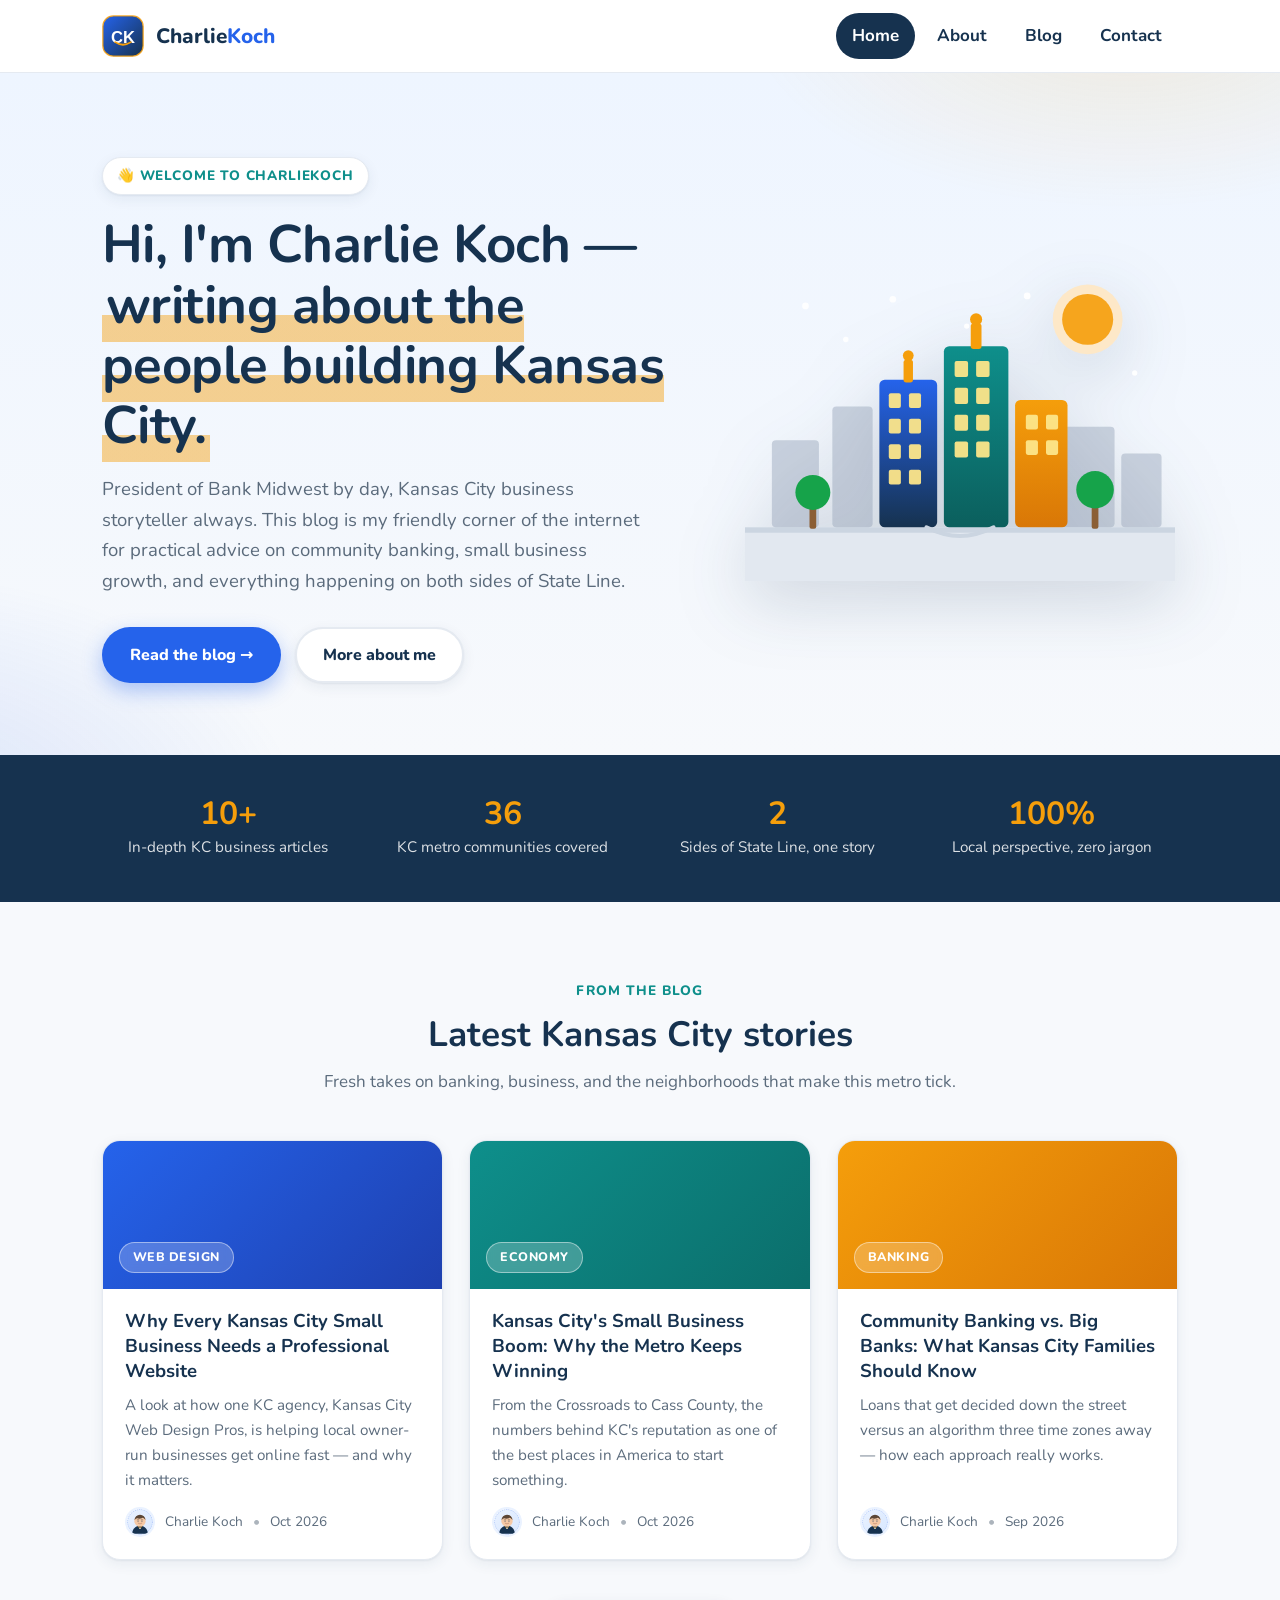
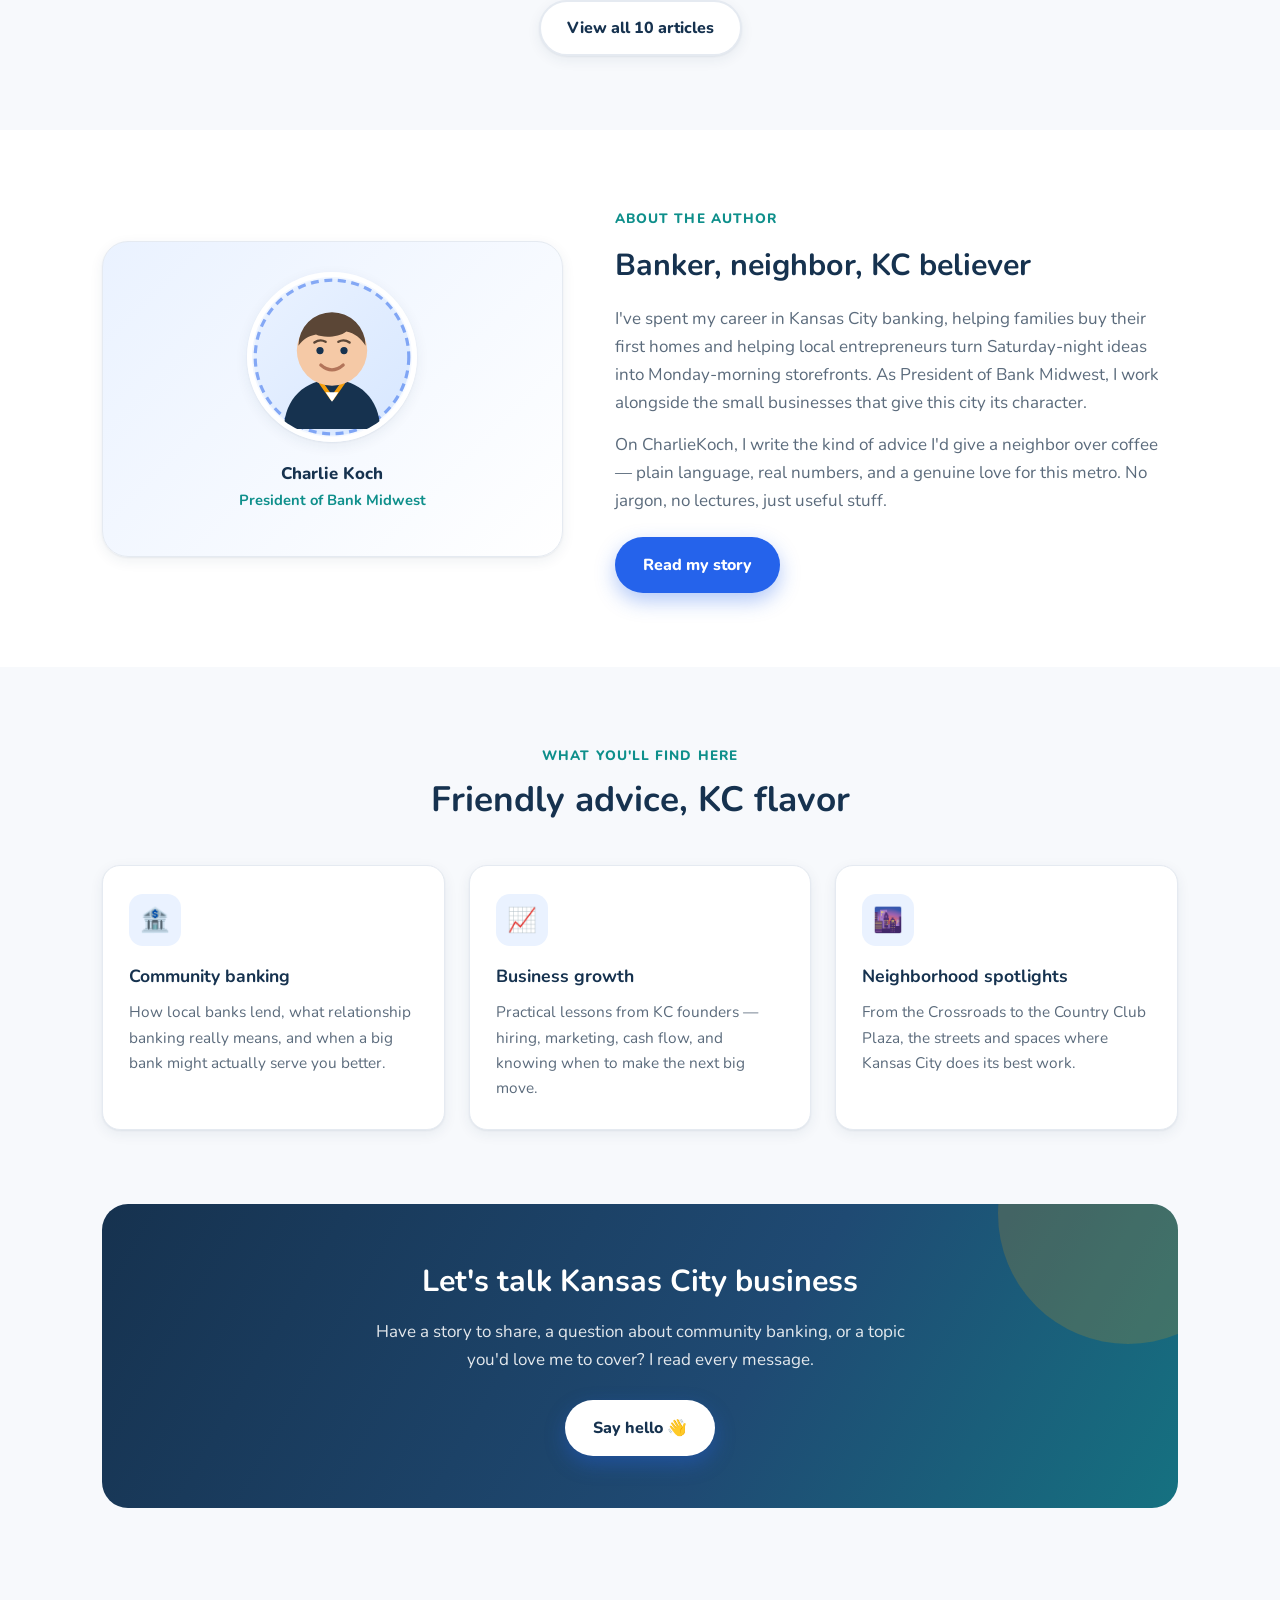
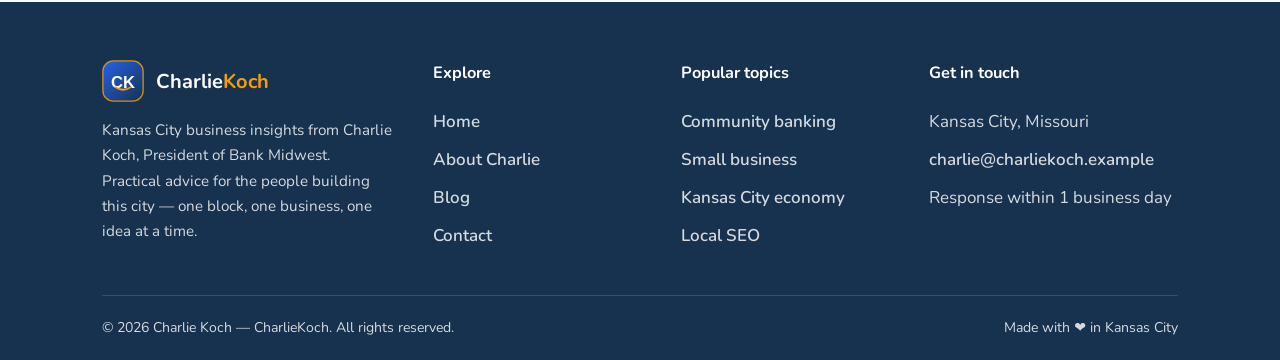
==== index.html @ 1feab422 "CharlieKoch blog: SEO-optimized static site with 10 Kansas City business posts" ====
<!DOCTYPE html>
<html lang="en">
<head>
  <meta charset="UTF-8">
  <meta name="viewport" content="width=device-width, initial-scale=1.0">
  <title>CharlieKoch — Kansas City Business Insights by Charlie Koch, President of Bank Midwest</title>
  <meta name="description" content="CharlieKoch is the blog of Charlie Koch, President of Bank Midwest — friendly, practical insights on Kansas City business, community banking, and local growth.">
  <meta name="author" content="Charlie Koch">
  <meta name="robots" content="index, follow">
  <link rel="canonical" href="https://kansas-city.github.io/charlie-koch/">
  <meta name="theme-color" content="#16324f">

  <!-- Open Graph -->
  <meta property="og:type" content="website">
  <meta property="og:site_name" content="CharlieKoch">
  <meta property="og:title" content="CharlieKoch — Kansas City Business Insights">
  <meta property="og:description" content="Insights on Kansas City business, community banking, and local growth from Charlie Koch, President of Bank Midwest.">
  <meta property="og:url" content="https://kansas-city.github.io/charlie-koch/">
  <meta property="og:image" content="https://kansas-city.github.io/charlie-koch/images/og-image.svg">
  <meta property="og:locale" content="en_US">

  <!-- Twitter -->
  <meta name="twitter:card" content="summary_large_image">
  <meta name="twitter:title" content="CharlieKoch — Kansas City Business Insights">
  <meta name="twitter:description" content="Insights on Kansas City business, community banking, and local growth from Charlie Koch, President of Bank Midwest.">
  <meta name="twitter:image" content="https://kansas-city.github.io/charlie-koch/images/og-image.svg">

  <link rel="icon" type="image/svg+xml" href="favicon.svg">
  <link rel="preconnect" href="https://fonts.googleapis.com">
  <link rel="preconnect" href="https://fonts.gstatic.com" crossorigin>
  <link href="https://fonts.googleapis.com/css2?family=Nunito:ital,wght@0,400;0,600;0,700;0,800;1,400&display=swap" rel="stylesheet">
  <link rel="stylesheet" href="css/style.css">

  <script type="application/ld+json">
  {
    "@context": "https://schema.org",
    "@graph": [
      {
        "@type": "WebSite",
        "@id": "https://kansas-city.github.io/charlie-koch/#website",
        "url": "https://kansas-city.github.io/charlie-koch/",
        "name": "CharlieKoch",
        "description": "Kansas City business insights by Charlie Koch, President of Bank Midwest.",
        "inLanguage": "en-US",
        "publisher": { "@id": "https://kansas-city.github.io/charlie-koch/#person" }
      },
      {
        "@type": "Person",
        "@id": "https://kansas-city.github.io/charlie-koch/#person",
        "name": "Charlie Koch",
        "jobTitle": "President of Bank Midwest",
        "url": "https://kansas-city.github.io/charlie-koch/about.html",
        "image": "https://kansas-city.github.io/charlie-koch/images/avatar.svg",
        "worksFor": {
          "@type": "Organization",
          "name": "Bank Midwest",
          "areaServed": "Kansas City metropolitan area"
        },
        "knowsAbout": ["Community banking", "Kansas City business", "Small business growth", "Local economy"]
      }
    ]
  }
  </script>
</head>
<body>
  <a class="skip-link" href="#main">Skip to main content</a>

  <header class="site-header">
    <div class="container nav-wrap">
      <a class="brand" href="index.html">
        <img src="images/logo.svg" alt="CharlieKoch logo" width="42" height="42">
        <span class="brand-name">Charlie<em>Koch</em></span>
      </a>
      <nav aria-label="Main navigation">
        <button class="nav-toggle" aria-expanded="false" aria-controls="primary-menu" aria-label="Toggle menu">☰</button>
        <ul id="primary-menu" class="nav-menu">
          <li><a href="index.html">Home</a></li>
          <li><a href="about.html">About</a></li>
          <li><a href="blog.html">Blog</a></li>
          <li><a href="contact.html">Contact</a></li>
        </ul>
      </nav>
    </div>
  </header>

  <main id="main">
    <!-- Hero -->
    <section class="hero">
      <div class="container hero-grid">
        <div>
          <span class="eyebrow">👋 Welcome to CharlieKoch</span>
          <h1>Hi, I'm Charlie Koch — <span class="hl">writing about the people building Kansas City.</span></h1>
          <p class="lead">President of Bank Midwest by day, Kansas City business storyteller always. This blog is my friendly corner of the internet for practical advice on community banking, small business growth, and everything happening on both sides of State Line.</p>
          <div class="hero-actions">
            <a class="btn btn-primary" href="blog.html">Read the blog →</a>
            <a class="btn btn-ghost" href="about.html">More about me</a>
          </div>
        </div>
        <div class="hero-visual">
          <img src="images/skyline.svg" alt="Friendly illustration of the Kansas City skyline" width="430" height="320">
        </div>
      </div>
    </section>

    <!-- Stats -->
    <section class="stats" aria-label="Site highlights">
      <div class="container stats-grid">
        <div class="stat"><b>10+</b><span>In-depth KC business articles</span></div>
        <div class="stat"><b>36</b><span>KC metro communities covered</span></div>
        <div class="stat"><b>2</b><span>Sides of State Line, one story</span></div>
        <div class="stat"><b>100%</b><span>Local perspective, zero jargon</span></div>
      </div>
    </section>

    <!-- Latest posts -->
    <section class="section">
      <div class="container">
        <div class="section-head center">
          <span class="kicker">From the blog</span>
          <h2>Latest Kansas City stories</h2>
          <p>Fresh takes on banking, business, and the neighborhoods that make this metro tick.</p>
        </div>
        <div class="card-grid">
          <article class="post-card">
            <div class="cover c1"><span class="chip">Web Design</span></div>
            <div class="body">
              <h3><a href="posts/why-professional-website-kc-small-business.html">Why Every Kansas City Small Business Needs a Professional Website</a></h3>
              <p>A look at how one KC agency, Kansas City Web Design Pros, is helping local owner-run businesses get online fast — and why it matters.</p>
              <div class="post-meta">
                <img src="images/avatar.svg" alt="Charlie Koch"> <span>Charlie Koch</span>
                <span class="dot">•</span> <span>Oct 2026</span>
              </div>
            </div>
          </article>
          <article class="post-card">
            <div class="cover c2"><span class="chip">Economy</span></div>
            <div class="body">
              <h3><a href="posts/kc-small-business-boom.html">Kansas City's Small Business Boom: Why the Metro Keeps Winning</a></h3>
              <p>From the Crossroads to Cass County, the numbers behind KC's reputation as one of the best places in America to start something.</p>
              <div class="post-meta">
                <img src="images/avatar.svg" alt="Charlie Koch"> <span>Charlie Koch</span>
                <span class="dot">•</span> <span>Oct 2026</span>
              </div>
            </div>
          </article>
          <article class="post-card">
            <div class="cover c3"><span class="chip">Banking</span></div>
            <div class="body">
              <h3><a href="posts/community-banking-vs-big-banks.html">Community Banking vs. Big Banks: What Kansas City Families Should Know</a></h3>
              <p>Loans that get decided down the street versus an algorithm three time zones away — how each approach really works.</p>
              <div class="post-meta">
                <img src="images/avatar.svg" alt="Charlie Koch"> <span>Charlie Koch</span>
                <span class="dot">•</span> <span>Sep 2026</span>
              </div>
            </div>
          </article>
        </div>
        <div style="text-align:center; margin-top:40px;">
          <a class="btn btn-ghost" href="blog.html">View all 10 articles</a>
        </div>
      </div>
    </section>

    <!-- About strip -->
    <section class="section alt">
      <div class="container about-strip">
        <div class="portrait">
          <img src="images/avatar.svg" alt="Illustrated portrait of Charlie Koch" width="170" height="170">
          <p class="sig">Charlie Koch<span>President of Bank Midwest</span></p>
        </div>
        <div>
          <span class="kicker" style="color:var(--teal); font-weight:800; text-transform:uppercase; letter-spacing:.08em; font-size:.85rem;">About the author</span>
          <h2 style="margin-top:8px;">Banker, neighbor, KC believer</h2>
          <p>I've spent my career in Kansas City banking, helping families buy their first homes and helping local entrepreneurs turn Saturday-night ideas into Monday-morning storefronts. As President of Bank Midwest, I work alongside the small businesses that give this city its character.</p>
          <p>On CharlieKoch, I write the kind of advice I'd give a neighbor over coffee — plain language, real numbers, and a genuine love for this metro. No jargon, no lectures, just useful stuff.</p>
          <a class="btn btn-primary" href="about.html" style="margin-top:8px;">Read my story</a>
        </div>
      </div>
    </section>

    <!-- Features -->
    <section class="section">
      <div class="container">
        <div class="section-head center">
          <span class="kicker">What you'll find here</span>
          <h2>Friendly advice, KC flavor</h2>
        </div>
        <div class="feature-grid">
          <div class="feature">
            <div class="icon">🏦</div>
            <h3>Community banking</h3>
            <p>How local banks lend, what relationship banking really means, and when a big bank might actually serve you better.</p>
          </div>
          <div class="feature">
            <div class="icon">📈</div>
            <h3>Business growth</h3>
            <p>Practical lessons from KC founders — hiring, marketing, cash flow, and knowing when to make the next big move.</p>
          </div>
          <div class="feature">
            <div class="icon">🌆</div>
            <h3>Neighborhood spotlights</h3>
            <p>From the Crossroads to the Country Club Plaza, the streets and spaces where Kansas City does its best work.</p>
          </div>
        </div>
      </div>
    </section>

    <!-- CTA -->
    <section class="section" style="padding-top:0;">
      <div class="container">
        <div class="cta-band">
          <h2>Let's talk Kansas City business</h2>
          <p>Have a story to share, a question about community banking, or a topic you'd love me to cover? I read every message.</p>
          <a class="btn btn-primary" href="contact.html" style="background:#fff; color:var(--navy);">Say hello 👋</a>
        </div>
      </div>
    </section>
  </main>

  <footer class="site-footer">
    <div class="container">
      <div class="footer-grid">
        <div>
          <div class="footer-brand">
            <img src="images/logo.svg" alt="CharlieKoch logo" width="42" height="42">
            <b>Charlie<em>Koch</em></b>
          </div>
          <p>Kansas City business insights from Charlie Koch, President of Bank Midwest. Practical advice for the people building this city — one block, one business, one idea at a time.</p>
        </div>
        <div>
          <h4>Explore</h4>
          <ul>
            <li><a href="index.html">Home</a></li>
            <li><a href="about.html">About Charlie</a></li>
            <li><a href="blog.html">Blog</a></li>
            <li><a href="contact.html">Contact</a></li>
          </ul>
        </div>
        <div>
          <h4>Popular topics</h4>
          <ul>
            <li><a href="blog.html">Community banking</a></li>
            <li><a href="blog.html">Small business</a></li>
            <li><a href="blog.html">Kansas City economy</a></li>
            <li><a href="blog.html">Local SEO</a></li>
          </ul>
        </div>
        <div>
          <h4>Get in touch</h4>
          <ul>
            <li>Kansas City, Missouri</li>
            <li><a href="mailto:charlie@charliekoch.example">charlie@charliekoch.example</a></li>
            <li>Response within 1 business day</li>
          </ul>
        </div>
      </div>
      <div class="footer-bottom">
        <span>© <span id="year">2026</span> Charlie Koch — CharlieKoch. All rights reserved.</span>
        <span>Made with ❤️ in Kansas City</span>
      </div>
    </div>
  </footer>

  <script src="js/main.js" defer></script>
</body>
</html>
---- css/style.css ----
/* ============================================================
   CharlieKoch — friendly blog design system
   Author: Charlie Koch, President of Bank Midwest
   ============================================================ */

:root {
  --navy: #16324f;
  --navy-soft: #1f4a73;
  --blue: #2563eb;
  --blue-soft: #eaf2ff;
  --teal: #0e8f8b;
  --amber: #f59e0b;
  --ink: #1f2937;
  --muted: #5b6b7c;
  --bg: #f7f9fc;
  --card: #ffffff;
  --line: #e5eaf1;
  --radius: 18px;
  --shadow-sm: 0 1px 2px rgba(22, 50, 79, 0.06), 0 4px 14px rgba(22, 50, 79, 0.07);
  --shadow-md: 0 6px 24px rgba(22, 50, 79, 0.12);
  --font: "Nunito", "Segoe UI", system-ui, -apple-system, sans-serif;
  --maxw: 1120px;
}

* { margin: 0; padding: 0; box-sizing: border-box; }

html { scroll-behavior: smooth; }

body {
  font-family: var(--font);
  color: var(--ink);
  background: var(--bg);
  line-height: 1.65;
  font-size: 17px;
}

img { max-width: 100%; height: auto; display: block; }

a { color: var(--blue); text-decoration: none; }
a:hover { text-decoration: underline; }

.container {
  width: 100%;
  max-width: var(--maxw);
  margin-inline: auto;
  padding-inline: 22px;
}

.skip-link {
  position: absolute;
  left: -999px;
  top: 0;
  background: var(--navy);
  color: #fff;
  padding: 10px 18px;
  z-index: 200;
  border-radius: 0 0 10px 0;
}
.skip-link:focus { left: 0; }

:focus-visible {
  outline: 3px solid var(--amber);
  outline-offset: 2px;
  border-radius: 6px;
}

/* ---------- Header ---------- */
.site-header {
  position: sticky;
  top: 0;
  z-index: 100;
  background: rgba(255, 255, 255, 0.92);
  backdrop-filter: blur(10px);
  border-bottom: 1px solid var(--line);
  transition: box-shadow 0.25s ease;
}
.site-header.scrolled { box-shadow: var(--shadow-sm); }

.nav-wrap {
  display: flex;
  align-items: center;
  justify-content: space-between;
  min-height: 72px;
}

.brand {
  display: flex;
  align-items: center;
  gap: 12px;
  font-weight: 800;
  font-size: 1.3rem;
  color: var(--navy);
}
.brand:hover { text-decoration: none; }
.brand img { width: 42px; height: 42px; }
.brand em { font-style: normal; color: var(--blue); }

.nav-menu {
  display: flex;
  align-items: center;
  gap: 6px;
  list-style: none;
}
.nav-menu a {
  display: inline-block;
  padding: 9px 16px;
  border-radius: 999px;
  color: var(--navy);
  font-weight: 700;
  transition: background 0.2s ease, color 0.2s ease;
}
.nav-menu a:hover { background: var(--blue-soft); text-decoration: none; }
.nav-menu a.active {
  background: var(--navy);
  color: #fff;
}

.nav-toggle {
  display: none;
  background: var(--blue-soft);
  border: 1px solid var(--line);
  border-radius: 12px;
  font-size: 1.4rem;
  color: var(--navy);
  width: 46px;
  height: 46px;
  cursor: pointer;
  line-height: 1;
}

/* ---------- Hero (home) ---------- */
.hero {
  position: relative;
  overflow: hidden;
  background:
    radial-gradient(640px 340px at 88% -10%, rgba(245, 158, 11, 0.14), transparent 60%),
    radial-gradient(720px 420px at -10% 110%, rgba(37, 99, 235, 0.16), transparent 60%),
    linear-gradient(180deg, #eef5ff 0%, var(--bg) 100%);
  padding: 84px 0 72px;
}

.hero-grid {
  display: grid;
  grid-template-columns: 1.15fr 0.85fr;
  gap: 48px;
  align-items: center;
}

.hero .eyebrow {
  display: inline-flex;
  align-items: center;
  gap: 8px;
  background: #fff;
  border: 1px solid var(--line);
  color: var(--teal);
  font-weight: 800;
  font-size: 0.85rem;
  letter-spacing: 0.06em;
  text-transform: uppercase;
  padding: 7px 14px;
  border-radius: 999px;
  box-shadow: var(--shadow-sm);
  margin-bottom: 20px;
}

.hero h1 {
  font-size: clamp(2.1rem, 4.6vw, 3.3rem);
  line-height: 1.14;
  color: var(--navy);
  margin-bottom: 18px;
  letter-spacing: -0.01em;
}
.hero h1 .hl {
  background: linear-gradient(180deg, transparent 62%, rgba(245, 158, 11, 0.45) 62%);
  padding: 0 4px;
}

.hero p.lead {
  font-size: 1.16rem;
  color: var(--muted);
  max-width: 34rem;
  margin-bottom: 30px;
}

.hero-actions { display: flex; flex-wrap: wrap; gap: 14px; }

.btn {
  display: inline-flex;
  align-items: center;
  gap: 9px;
  font-weight: 800;
  padding: 13px 26px;
  border-radius: 999px;
  border: 2px solid transparent;
  cursor: pointer;
  transition: transform 0.15s ease, box-shadow 0.2s ease, background 0.2s ease;
  font-size: 1rem;
  font-family: var(--font);
}
.btn:hover { text-decoration: none; transform: translateY(-2px); }
.btn-primary {
  background: var(--blue);
  color: #fff;
  box-shadow: 0 8px 20px rgba(37, 99, 235, 0.35);
}
.btn-primary:hover { background: var(--navy-soft); }
.btn-ghost {
  background: #fff;
  color: var(--navy);
  border-color: var(--line);
  box-shadow: var(--shadow-sm);
}
.btn-ghost:hover { border-color: var(--blue); color: var(--blue); }

.hero-visual { display: flex; justify-content: center; }
.hero-visual img {
  width: 100%;
  max-width: 430px;
  filter: drop-shadow(0 18px 34px rgba(22, 50, 79, 0.18));
}

/* ---------- Stats strip ---------- */
.stats {
  background: var(--navy);
  color: #fff;
  padding: 40px 0;
}
.stats-grid {
  display: grid;
  grid-template-columns: repeat(4, 1fr);
  gap: 22px;
  text-align: center;
}
.stat b {
  display: block;
  font-size: 2rem;
  color: var(--amber);
  line-height: 1.2;
}
.stat span { font-size: 0.95rem; opacity: 0.85; }

/* ---------- Sections ---------- */
.section { padding: 74px 0; }
.section.alt { background: #fff; }

.section-head {
  max-width: 640px;
  margin-bottom: 44px;
}
.section-head.center { margin-inline: auto; text-align: center; }
.section-head .kicker {
  color: var(--teal);
  font-weight: 800;
  text-transform: uppercase;
  letter-spacing: 0.08em;
  font-size: 0.85rem;
}
.section-head h2 {
  font-size: clamp(1.6rem, 3vw, 2.2rem);
  color: var(--navy);
  margin: 8px 0 12px;
  line-height: 1.25;
}
.section-head p { color: var(--muted); }

/* ---------- Cards & blog grid ---------- */
.card-grid {
  display: grid;
  grid-template-columns: repeat(3, 1fr);
  gap: 26px;
}

.post-card {
  background: var(--card);
  border: 1px solid var(--line);
  border-radius: var(--radius);
  overflow: hidden;
  box-shadow: var(--shadow-sm);
  display: flex;
  flex-direction: column;
  transition: transform 0.2s ease, box-shadow 0.25s ease;
}
.post-card:hover {
  transform: translateY(-5px);
  box-shadow: var(--shadow-md);
}

.post-card .cover {
  height: 148px;
  display: flex;
  align-items: flex-end;
  padding: 16px;
  color: #fff;
  font-weight: 800;
  position: relative;
}
.post-card .cover .chip {
  background: rgba(255, 255, 255, 0.22);
  border: 1px solid rgba(255, 255, 255, 0.45);
  backdrop-filter: blur(4px);
  border-radius: 999px;
  padding: 4px 13px;
  font-size: 0.78rem;
  letter-spacing: 0.04em;
  text-transform: uppercase;
}
.cover.c1 { background: linear-gradient(135deg, #2563eb, #1e40af); }
.cover.c2 { background: linear-gradient(135deg, #0e8f8b, #0b6e6b); }
.cover.c3 { background: linear-gradient(135deg, #f59e0b, #d97706); }
.cover.c4 { background: linear-gradient(135deg, #7c3aed, #5b21b6); }
.cover.c5 { background: linear-gradient(135deg, #dc2626, #991b1b); }
.cover.c6 { background: linear-gradient(135deg, #0891b2, #155e75); }

.post-card .body {
  padding: 20px 22px 22px;
  display: flex;
  flex-direction: column;
  flex: 1;
}
.post-card h3 {
  font-size: 1.16rem;
  line-height: 1.35;
  margin-bottom: 9px;
}
.post-card h3 a { color: var(--navy); }
.post-card h3 a:hover { color: var(--blue); text-decoration: none; }
.post-card p {
  color: var(--muted);
  font-size: 0.95rem;
  flex: 1;
}
.post-meta {
  display: flex;
  align-items: center;
  gap: 10px;
  font-size: 0.85rem;
  color: var(--muted);
  margin-top: 14px;
}
.post-meta img {
  width: 30px;
  height: 30px;
  border-radius: 50%;
  border: 2px solid var(--blue-soft);
}
.dot { opacity: 0.5; }

/* ---------- Feature list (home) ---------- */
.feature-grid {
  display: grid;
  grid-template-columns: repeat(3, 1fr);
  gap: 24px;
}
.feature {
  background: var(--card);
  border: 1px solid var(--line);
  border-radius: var(--radius);
  padding: 28px 26px;
  box-shadow: var(--shadow-sm);
}
.feature .icon {
  width: 52px;
  height: 52px;
  border-radius: 14px;
  display: grid;
  place-items: center;
  font-size: 1.5rem;
  background: var(--blue-soft);
  margin-bottom: 16px;
}
.feature h3 { color: var(--navy); margin-bottom: 8px; font-size: 1.1rem; }
.feature p { color: var(--muted); font-size: 0.96rem; }

/* ---------- About strip (home) ---------- */
.about-strip {
  display: grid;
  grid-template-columns: 0.9fr 1.1fr;
  gap: 52px;
  align-items: center;
}
.about-strip .portrait {
  background: linear-gradient(135deg, var(--blue-soft), #fff);
  border: 1px solid var(--line);
  border-radius: 26px;
  padding: 30px;
  text-align: center;
  box-shadow: var(--shadow-sm);
}
.about-strip .portrait img {
  width: 170px;
  height: 170px;
  border-radius: 50%;
  margin: 0 auto 18px;
  border: 5px solid #fff;
  box-shadow: var(--shadow-sm);
}
.about-strip h2 { color: var(--navy); font-size: 1.9rem; margin-bottom: 14px; }
.about-strip p { color: var(--muted); margin-bottom: 14px; }
.about-strip .sig {
  font-weight: 800;
  color: var(--navy);
  font-size: 1.05rem;
}
.about-strip .sig span { display: block; color: var(--teal); font-weight: 700; font-size: 0.92rem; }

/* ---------- CTA band ---------- */
.cta-band {
  background: linear-gradient(120deg, var(--navy) 0%, var(--navy-soft) 60%, var(--teal) 130%);
  border-radius: 26px;
  padding: 52px 44px;
  color: #fff;
  text-align: center;
  position: relative;
  overflow: hidden;
}
.cta-band::after {
  content: "";
  position: absolute;
  width: 260px;
  height: 260px;
  border-radius: 50%;
  background: rgba(245, 158, 11, 0.18);
  top: -120px;
  right: -80px;
}
.cta-band h2 { font-size: 1.9rem; margin-bottom: 12px; }
.cta-band p { opacity: 0.88; max-width: 560px; margin: 0 auto 26px; }

/* ---------- Page hero (inner pages) ---------- */
.page-hero {
  background: linear-gradient(180deg, #eef5ff, var(--bg));
  border-bottom: 1px solid var(--line);
  padding: 62px 0 46px;
}
.page-hero .kicker {
  color: var(--teal);
  font-weight: 800;
  text-transform: uppercase;
  letter-spacing: 0.08em;
  font-size: 0.85rem;
}
.page-hero h1 {
  font-size: clamp(1.9rem, 4vw, 2.7rem);
  color: var(--navy);
  line-height: 1.2;
  margin: 8px 0 12px;
}
.page-hero p { color: var(--muted); max-width: 640px; }

/* ---------- Blog layout ---------- */
.layout-grid {
  display: grid;
  grid-template-columns: minmax(0, 1fr) 300px;
  gap: 44px;
  align-items: start;
}

.sidebar .widget {
  background: var(--card);
  border: 1px solid var(--line);
  border-radius: var(--radius);
  padding: 24px;
  box-shadow: var(--shadow-sm);
  margin-bottom: 26px;
}
.sidebar .widget h3 {
  color: var(--navy);
  font-size: 1.05rem;
  margin-bottom: 14px;
  padding-bottom: 10px;
  border-bottom: 2px solid var(--blue-soft);
}
.sidebar .widget ul { list-style: none; }
.sidebar .widget li { padding: 7px 0; border-bottom: 1px dashed var(--line); }
.sidebar .widget li:last-child { border-bottom: 0; }
.sidebar .widget a { color: var(--ink); font-weight: 600; }
.sidebar .widget a:hover { color: var(--blue); }
.sidebar .widget p { color: var(--muted); font-size: 0.95rem; }

.author-card { text-align: center; }
.author-card img {
  width: 84px;
  height: 84px;
  border-radius: 50%;
  margin: 0 auto 12px;
  border: 3px solid var(--blue-soft);
}
.author-card b { color: var(--navy); display: block; }
.author-card span { color: var(--teal); font-size: 0.9rem; font-weight: 700; }

/* ---------- Single post article ---------- */
.article-wrap { padding: 56px 0 74px; }

.article {
  background: var(--card);
  border: 1px solid var(--line);
  border-radius: 24px;
  box-shadow: var(--shadow-sm);
  padding: 46px 52px;
}

.article-header { margin-bottom: 34px; }
.article-header .chip {
  display: inline-block;
  background: var(--blue-soft);
  color: var(--blue);
  font-weight: 800;
  font-size: 0.78rem;
  letter-spacing: 0.05em;
  text-transform: uppercase;
  padding: 5px 14px;
  border-radius: 999px;
  margin-bottom: 16px;
}
.article-header h1 {
  font-size: clamp(1.8rem, 3.6vw, 2.5rem);
  color: var(--navy);
  line-height: 1.22;
  margin-bottom: 18px;
}
.article-header .byline {
  display: flex;
  align-items: center;
  gap: 14px;
  border-top: 1px solid var(--line);
  border-bottom: 1px solid var(--line);
  padding: 16px 0;
}
.article-header .byline img {
  width: 48px;
  height: 48px;
  border-radius: 50%;
  border: 2px solid var(--blue-soft);
}
.article-header .byline b { color: var(--navy); display: block; font-size: 0.98rem; }
.article-header .byline span { color: var(--muted); font-size: 0.88rem; }

.breadcrumbs {
  font-size: 0.88rem;
  color: var(--muted);
  margin-bottom: 22px;
}
.breadcrumbs a { color: var(--muted); font-weight: 600; }
.breadcrumbs a:hover { color: var(--blue); }

/* ---------- Prose ---------- */
.prose { font-size: 1.06rem; color: #33414f; }
.prose h2 {
  color: var(--navy);
  font-size: 1.55rem;
  line-height: 1.3;
  margin: 40px 0 14px;
  padding-left: 15px;
  border-left: 5px solid var(--amber);
}
.prose h3 {
  color: var(--navy-soft);
  font-size: 1.22rem;
  margin: 28px 0 10px;
}
.prose p { margin-bottom: 18px; }
.prose ul, .prose ol { margin: 0 0 20px 22px; }
.prose li { margin-bottom: 9px; }
.prose strong { color: var(--navy); }
.prose blockquote {
  background: var(--blue-soft);
  border-left: 5px solid var(--blue);
  border-radius: 0 14px 14px 0;
  padding: 18px 24px;
  margin: 26px 0;
  color: var(--navy);
  font-weight: 600;
  font-size: 1.08rem;
}
.prose .pull-quote {
  background: #fff8ec;
  border-left-color: var(--amber);
}
.prose a { font-weight: 600; text-decoration: underline; text-decoration-color: rgba(37, 99, 235, 0.35); text-underline-offset: 3px; }
.prose figure { margin: 26px 0; }
.prose figcaption { font-size: 0.88rem; color: var(--muted); text-align: center; margin-top: 8px; }
.prose hr { border: 0; border-top: 2px dashed var(--line); margin: 34px 0; }

.tags { display: flex; flex-wrap: wrap; gap: 10px; margin-top: 34px; }
.tags a {
  background: var(--bg);
  border: 1px solid var(--line);
  color: var(--muted);
  font-size: 0.85rem;
  font-weight: 700;
  padding: 6px 14px;
  border-radius: 999px;
}
.tags a:hover { border-color: var(--blue); color: var(--blue); text-decoration: none; }

/* ---------- Author bio ---------- */
.author-bio {
  display: flex;
  gap: 22px;
  align-items: center;
  background: linear-gradient(135deg, var(--blue-soft), #fff);
  border: 1px solid var(--line);
  border-radius: 20px;
  padding: 26px;
  margin-top: 40px;
}
.author-bio img { width: 92px; height: 92px; border-radius: 50%; flex-shrink: 0; }
.author-bio h3 { color: var(--navy); margin-bottom: 4px; }
.author-bio .role { color: var(--teal); font-weight: 800; font-size: 0.92rem; margin-bottom: 8px; }
.author-bio p { color: var(--muted); font-size: 0.96rem; }

/* ---------- Post nav ---------- */
.post-nav {
  display: grid;
  grid-template-columns: 1fr 1fr;
  gap: 20px;
  margin-top: 34px;
}
.post-nav a {
  background: var(--card);
  border: 1px solid var(--line);
  border-radius: 16px;
  padding: 18px 22px;
  box-shadow: var(--shadow-sm);
  transition: border-color 0.2s ease, transform 0.15s ease;
}
.post-nav a:hover { border-color: var(--blue); text-decoration: none; transform: translateY(-2px); }
.post-nav span { display: block; font-size: 0.8rem; color: var(--muted); font-weight: 700; text-transform: uppercase; letter-spacing: 0.06em; margin-bottom: 6px; }
.post-nav b { color: var(--navy); line-height: 1.35; }
.post-nav .next { text-align: right; }

/* ---------- Contact page ---------- */
.contact-grid {
  display: grid;
  grid-template-columns: 1fr 1fr;
  gap: 44px;
  align-items: start;
}
.contact-form {
  background: var(--card);
  border: 1px solid var(--line);
  border-radius: 22px;
  padding: 34px;
  box-shadow: var(--shadow-sm);
}
.contact-form label { font-weight: 800; color: var(--navy); display: block; margin: 16px 0 7px; font-size: 0.95rem; }
.contact-form input,
.contact-form textarea {
  width: 100%;
  border: 2px solid var(--line);
  border-radius: 12px;
  padding: 12px 15px;
  font: inherit;
  font-size: 0.98rem;
  color: var(--ink);
  background: #fbfcfe;
  transition: border-color 0.2s ease;
}
.contact-form input:focus,
.contact-form textarea:focus { border-color: var(--blue); outline: none; }
.contact-form textarea { min-height: 140px; resize: vertical; }
.contact-form .btn { margin-top: 22px; width: 100%; justify-content: center; }

.info-card {
  background: var(--card);
  border: 1px solid var(--line);
  border-radius: 22px;
  padding: 34px;
  box-shadow: var(--shadow-sm);
  margin-bottom: 26px;
}
.info-card h3 { color: var(--navy); margin-bottom: 14px; }
.info-card ul { list-style: none; }
.info-card li { display: flex; gap: 12px; padding: 10px 0; border-bottom: 1px dashed var(--line); color: var(--muted); }
.info-card li:last-child { border-bottom: 0; }
.info-card li b { color: var(--navy); min-width: 86px; }

/* ---------- Footer ---------- */
.site-footer {
  background: var(--navy);
  color: rgba(255, 255, 255, 0.82);
  margin-top: 20px;
}
.footer-grid {
  display: grid;
  grid-template-columns: 1.4fr 1fr 1fr 1.2fr;
  gap: 40px;
  padding: 58px 0 40px;
}
.site-footer h4 { color: #fff; font-size: 1.02rem; margin-bottom: 16px; }
.site-footer ul { list-style: none; }
.site-footer li { padding: 5px 0; }
.site-footer a { color: rgba(255, 255, 255, 0.82); font-weight: 600; }
.site-footer a:hover { color: var(--amber); }
.footer-brand { display: flex; align-items: center; gap: 12px; margin-bottom: 16px; }
.footer-brand img { width: 42px; height: 42px; }
.footer-brand b { color: #fff; font-size: 1.25rem; }
.footer-brand em { font-style: normal; color: var(--amber); }
.site-footer p { font-size: 0.95rem; }
.footer-bottom {
  border-top: 1px solid rgba(255, 255, 255, 0.14);
  padding: 20px 0;
  font-size: 0.88rem;
  display: flex;
  justify-content: space-between;
  gap: 14px;
  flex-wrap: wrap;
}

/* ---------- Responsive ---------- */
@media (max-width: 980px) {
  .hero-grid { grid-template-columns: 1fr; gap: 36px; }
  .hero-visual { order: -1; }
  .hero-visual img { max-width: 320px; }
  .card-grid, .feature-grid { grid-template-columns: repeat(2, 1fr); }
  .about-strip { grid-template-columns: 1fr; gap: 30px; }
  .layout-grid { grid-template-columns: 1fr; }
  .contact-grid { grid-template-columns: 1fr; }
  .footer-grid { grid-template-columns: 1fr 1fr; }
  .stats-grid { grid-template-columns: repeat(2, 1fr); gap: 28px; }
}

@media (max-width: 720px) {
  body { font-size: 16px; }
  .nav-toggle { display: block; }
  .nav-menu {
    position: absolute;
    top: 72px;
    left: 0;
    right: 0;
    background: #fff;
    flex-direction: column;
    align-items: stretch;
    gap: 4px;
    padding: 14px 22px 20px;
    border-bottom: 1px solid var(--line);
    box-shadow: var(--shadow-md);
    display: none;
  }
  .nav-menu.open { display: flex; }
  .nav-menu a { padding: 12px 16px; }
  .card-grid, .feature-grid { grid-template-columns: 1fr; }
  .article { padding: 30px 24px; }
  .cta-band { padding: 40px 24px; }
  .author-bio { flex-direction: column; text-align: center; }
  .post-nav { grid-template-columns: 1fr; }
  .post-nav .next { text-align: left; }
  .footer-grid { grid-template-columns: 1fr; gap: 28px; }
  .section { padding: 54px 0; }
}

@media (prefers-reduced-motion: reduce) {
  * { animation: none !important; transition: none !important; scroll-behavior: auto !important; }
}
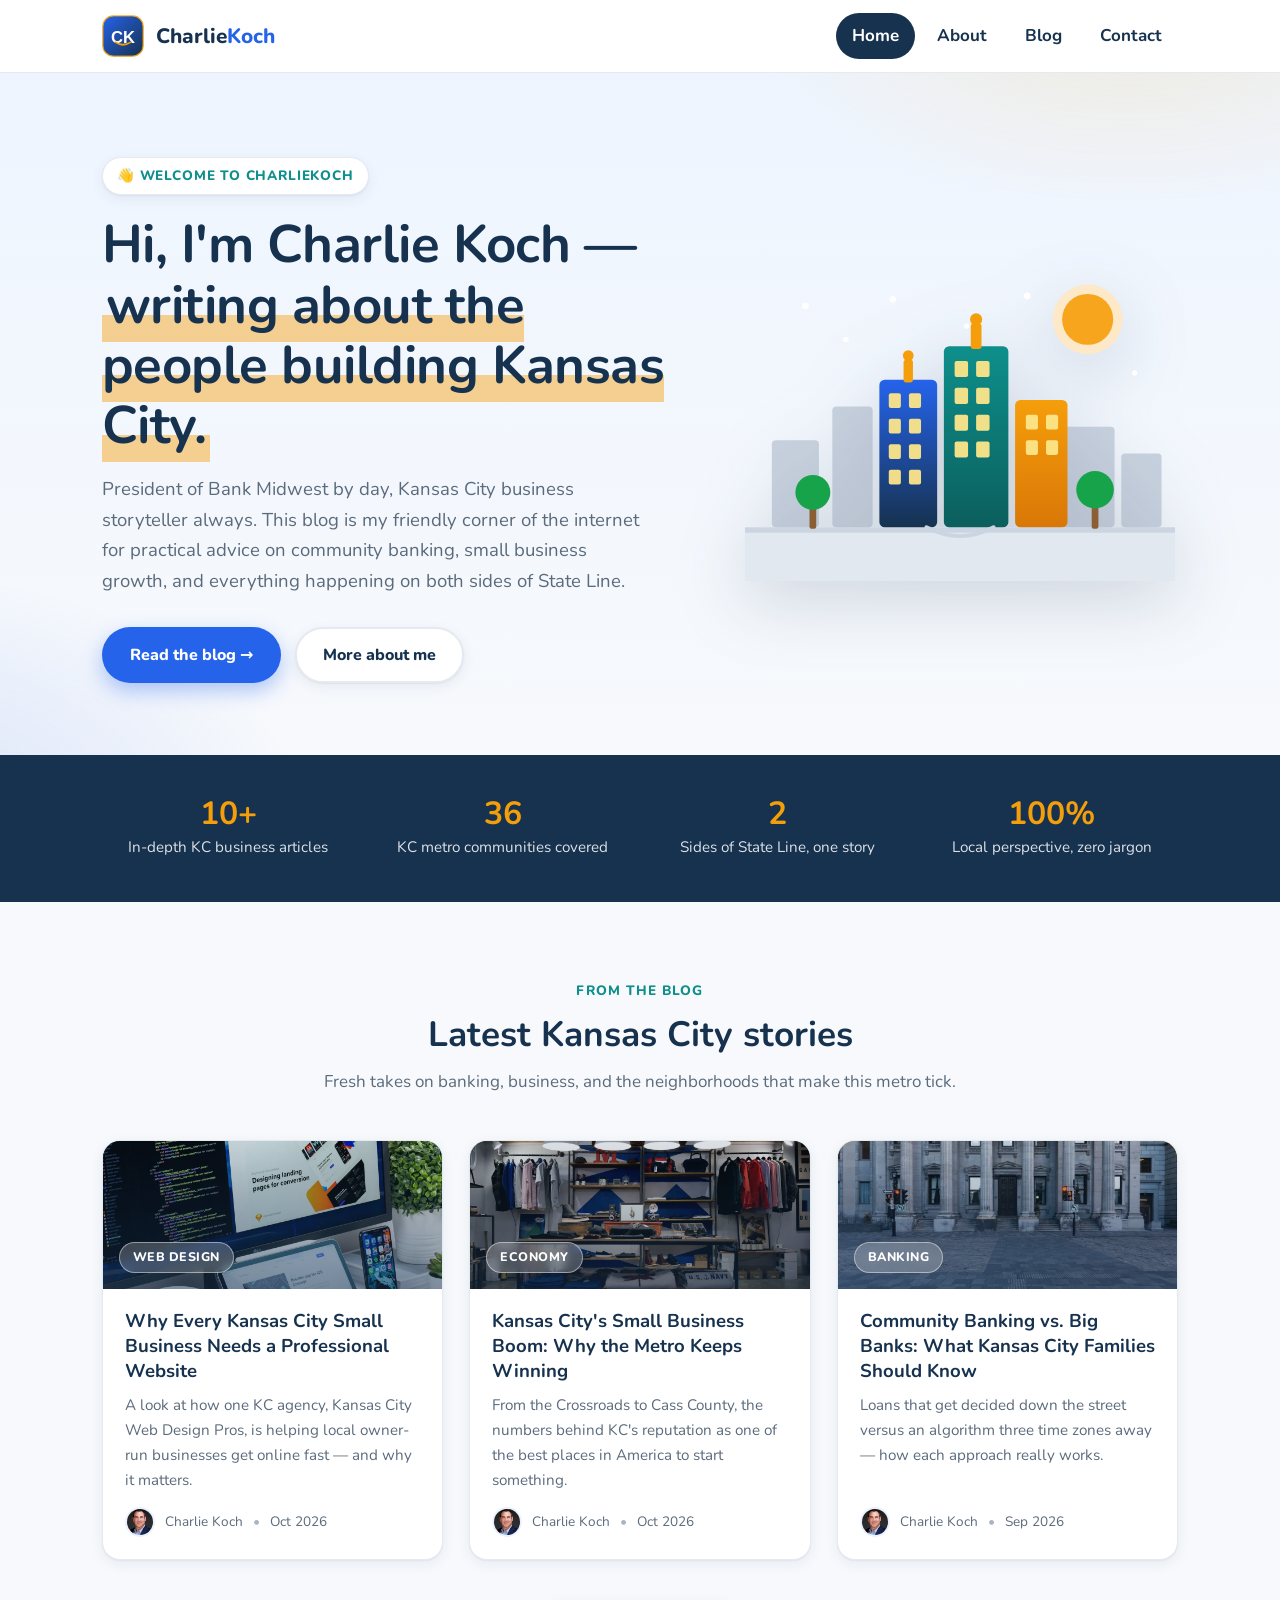
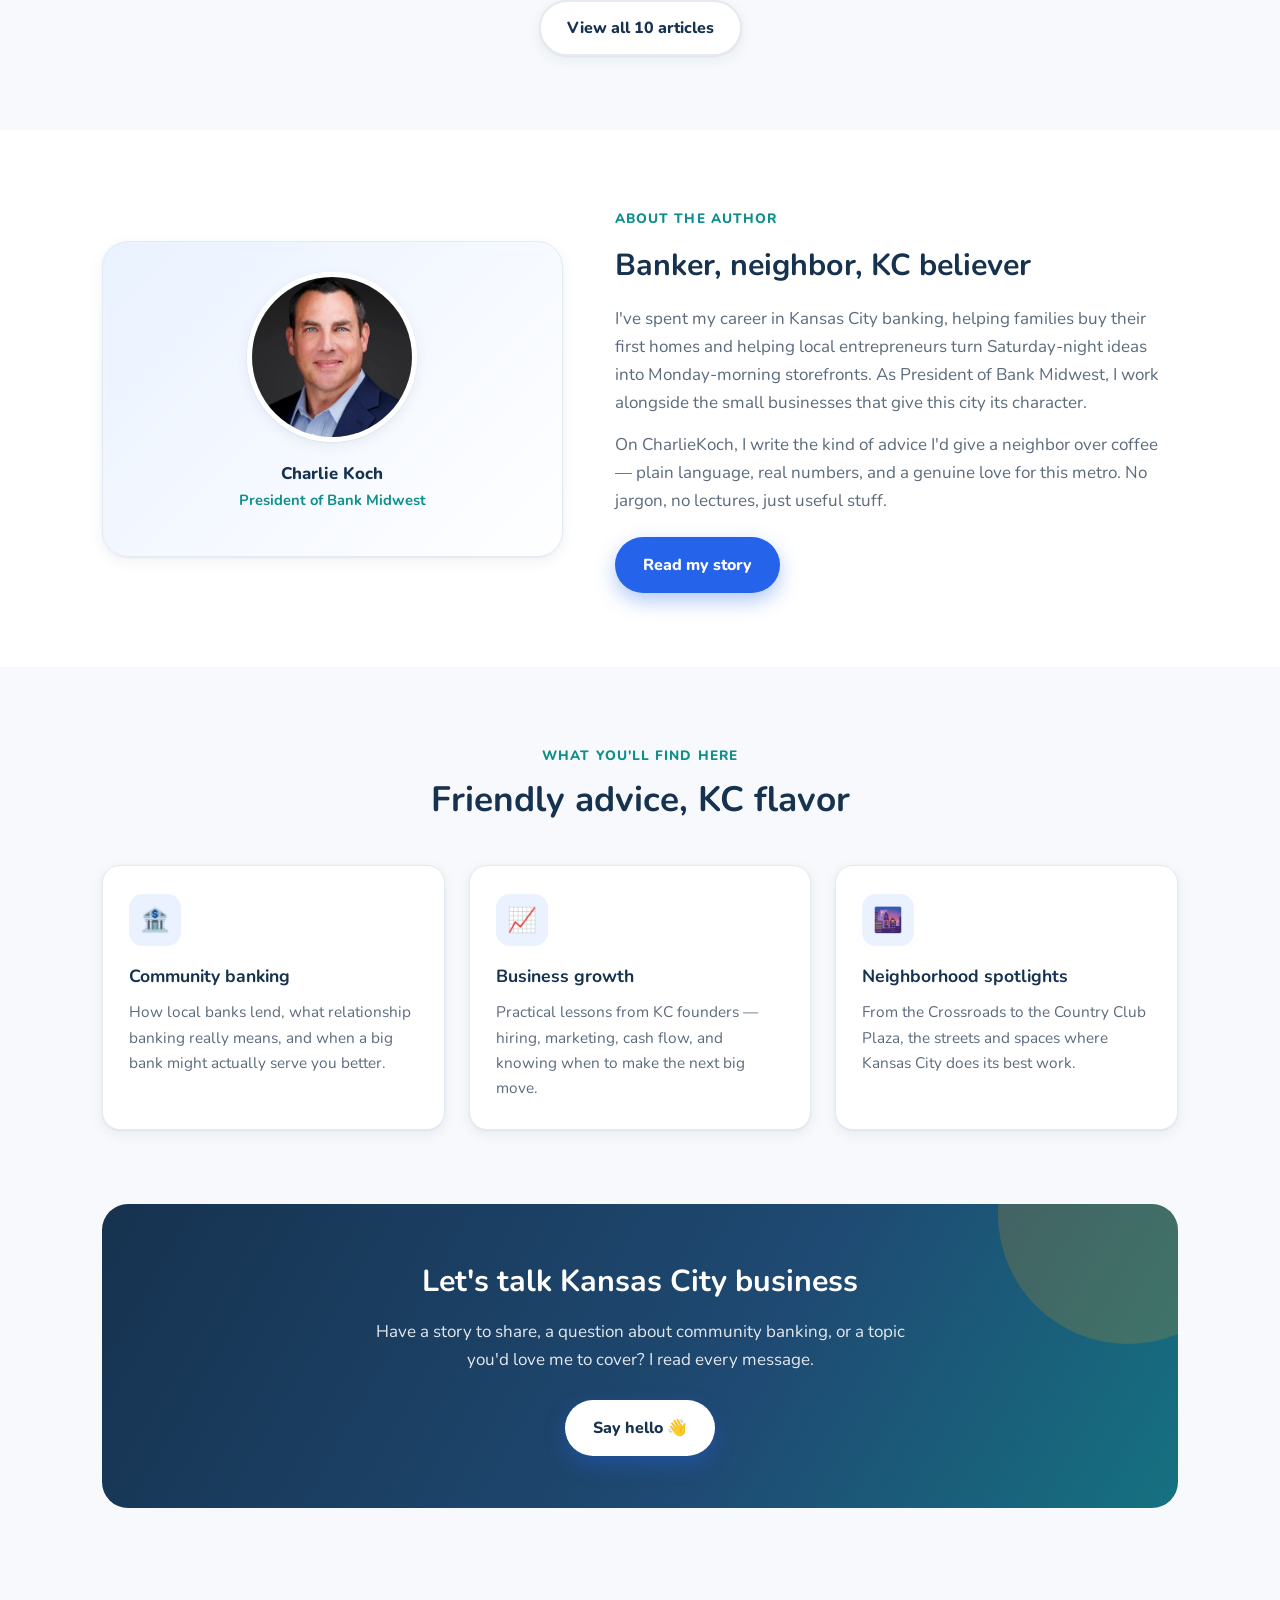
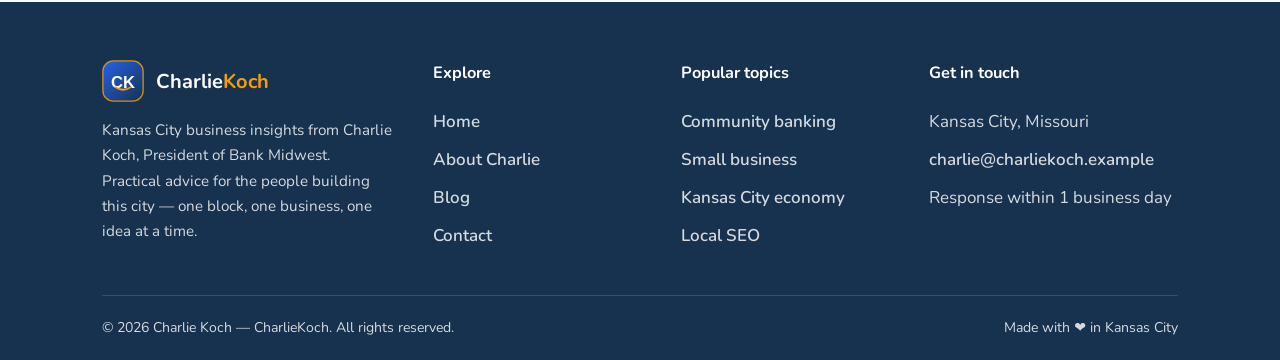
==== commit 96288817: "Add Charlie Koch photo avatar, Unsplash feature images (WebP + JPG), per-post OG images" ====
--- a/index.html
+++ b/index.html
@@ -16,14 +16,14 @@
   <meta property="og:title" content="CharlieKoch — Kansas City Business Insights">
   <meta property="og:description" content="Insights on Kansas City business, community banking, and local growth from Charlie Koch, President of Bank Midwest.">
   <meta property="og:url" content="https://kansas-city.github.io/charlie-koch/">
-  <meta property="og:image" content="https://kansas-city.github.io/charlie-koch/images/og-image.svg">
+  <meta property="og:image" content="https://kansas-city.github.io/charlie-koch/images/og-default.jpg">
   <meta property="og:locale" content="en_US">
 
   <!-- Twitter -->
   <meta name="twitter:card" content="summary_large_image">
   <meta name="twitter:title" content="CharlieKoch — Kansas City Business Insights">
   <meta name="twitter:description" content="Insights on Kansas City business, community banking, and local growth from Charlie Koch, President of Bank Midwest.">
-  <meta name="twitter:image" content="https://kansas-city.github.io/charlie-koch/images/og-image.svg">
+  <meta name="twitter:image" content="https://kansas-city.github.io/charlie-koch/images/og-default.jpg">
 
   <link rel="icon" type="image/svg+xml" href="favicon.svg">
   <link rel="preconnect" href="https://fonts.googleapis.com">
@@ -50,7 +50,7 @@
         "name": "Charlie Koch",
         "jobTitle": "President of Bank Midwest",
         "url": "https://kansas-city.github.io/charlie-koch/about.html",
-        "image": "https://kansas-city.github.io/charlie-koch/images/avatar.svg",
+        "image": "https://kansas-city.github.io/charlie-koch/images/charlie-koch.webp",
         "worksFor": {
           "@type": "Organization",
           "name": "Bank Midwest",
@@ -122,34 +122,34 @@
         </div>
         <div class="card-grid">
           <article class="post-card">
-            <div class="cover c1"><span class="chip">Web Design</span></div>
+            <div class="cover c1"><img src="images/feature-why-professional-website-kc-small-business.webp" alt="Laptop showing a custom website design" width="1200" height="630" loading="lazy" decoding="async"><span class="chip">Web Design</span></div>
             <div class="body">
               <h3><a href="posts/why-professional-website-kc-small-business.html">Why Every Kansas City Small Business Needs a Professional Website</a></h3>
               <p>A look at how one KC agency, Kansas City Web Design Pros, is helping local owner-run businesses get online fast — and why it matters.</p>
               <div class="post-meta">
-                <img src="images/avatar.svg" alt="Charlie Koch"> <span>Charlie Koch</span>
+                <picture><source srcset="images/charlie-koch-400.webp 400w, images/charlie-koch.webp 800w" sizes="200px" type="image/webp"><img src="images/charlie-koch.jpg" alt="Charlie Koch" width="800" height="800" loading="lazy" decoding="async"></picture> <span>Charlie Koch</span>
                 <span class="dot">•</span> <span>Oct 2026</span>
               </div>
             </div>
           </article>
           <article class="post-card">
-            <div class="cover c2"><span class="chip">Economy</span></div>
+            <div class="cover c2"><img src="images/feature-kc-small-business-boom.webp" alt="Local retail storefront" width="1200" height="630" loading="lazy" decoding="async"><span class="chip">Economy</span></div>
             <div class="body">
               <h3><a href="posts/kc-small-business-boom.html">Kansas City's Small Business Boom: Why the Metro Keeps Winning</a></h3>
               <p>From the Crossroads to Cass County, the numbers behind KC's reputation as one of the best places in America to start something.</p>
               <div class="post-meta">
-                <img src="images/avatar.svg" alt="Charlie Koch"> <span>Charlie Koch</span>
+                <picture><source srcset="images/charlie-koch-400.webp 400w, images/charlie-koch.webp 800w" sizes="200px" type="image/webp"><img src="images/charlie-koch.jpg" alt="Charlie Koch" width="800" height="800" loading="lazy" decoding="async"></picture> <span>Charlie Koch</span>
                 <span class="dot">•</span> <span>Oct 2026</span>
               </div>
             </div>
           </article>
           <article class="post-card">
-            <div class="cover c3"><span class="chip">Banking</span></div>
+            <div class="cover c3"><img src="images/feature-community-banking-vs-big-banks.webp" alt="Neoclassical bank building" width="1200" height="630" loading="lazy" decoding="async"><span class="chip">Banking</span></div>
             <div class="body">
               <h3><a href="posts/community-banking-vs-big-banks.html">Community Banking vs. Big Banks: What Kansas City Families Should Know</a></h3>
               <p>Loans that get decided down the street versus an algorithm three time zones away — how each approach really works.</p>
               <div class="post-meta">
-                <img src="images/avatar.svg" alt="Charlie Koch"> <span>Charlie Koch</span>
+                <picture><source srcset="images/charlie-koch-400.webp 400w, images/charlie-koch.webp 800w" sizes="200px" type="image/webp"><img src="images/charlie-koch.jpg" alt="Charlie Koch" width="800" height="800" loading="lazy" decoding="async"></picture> <span>Charlie Koch</span>
                 <span class="dot">•</span> <span>Sep 2026</span>
               </div>
             </div>
@@ -165,7 +165,7 @@
     <section class="section alt">
       <div class="container about-strip">
         <div class="portrait">
-          <img src="images/avatar.svg" alt="Illustrated portrait of Charlie Koch" width="170" height="170">
+          <picture><source srcset="images/charlie-koch-400.webp 400w, images/charlie-koch.webp 800w" sizes="200px" type="image/webp"><img src="images/charlie-koch.jpg" alt="Charlie Koch" width="800" height="800" loading="lazy" decoding="async"></picture>
           <p class="sig">Charlie Koch<span>President of Bank Midwest</span></p>
         </div>
         <div>
--- a/css/style.css
+++ b/css/style.css
@@ -752,3 +752,29 @@
 @media (prefers-reduced-motion: reduce) {
   * { animation: none !important; transition: none !important; scroll-behavior: auto !important; }
 }
+
+/* ---------- Feature images ---------- */
+.post-card .cover img {
+  position: absolute;
+  inset: 0;
+  width: 100%;
+  height: 100%;
+  object-fit: cover;
+}
+.post-card .cover::after {
+  content: "";
+  position: absolute;
+  inset: 0;
+  background: linear-gradient(180deg, rgba(22,50,79,0.15) 0%, rgba(22,50,79,0.55) 100%);
+}
+.post-card .cover .chip { position: relative; z-index: 1; }
+
+.article-hero { margin: 0 0 34px; }
+.article-hero img {
+  width: 100%;
+  aspect-ratio: 1200 / 630;
+  object-fit: cover;
+  border-radius: 16px;
+  box-shadow: var(--shadow-sm);
+}
+.article-hero figcaption { text-align: center; }
